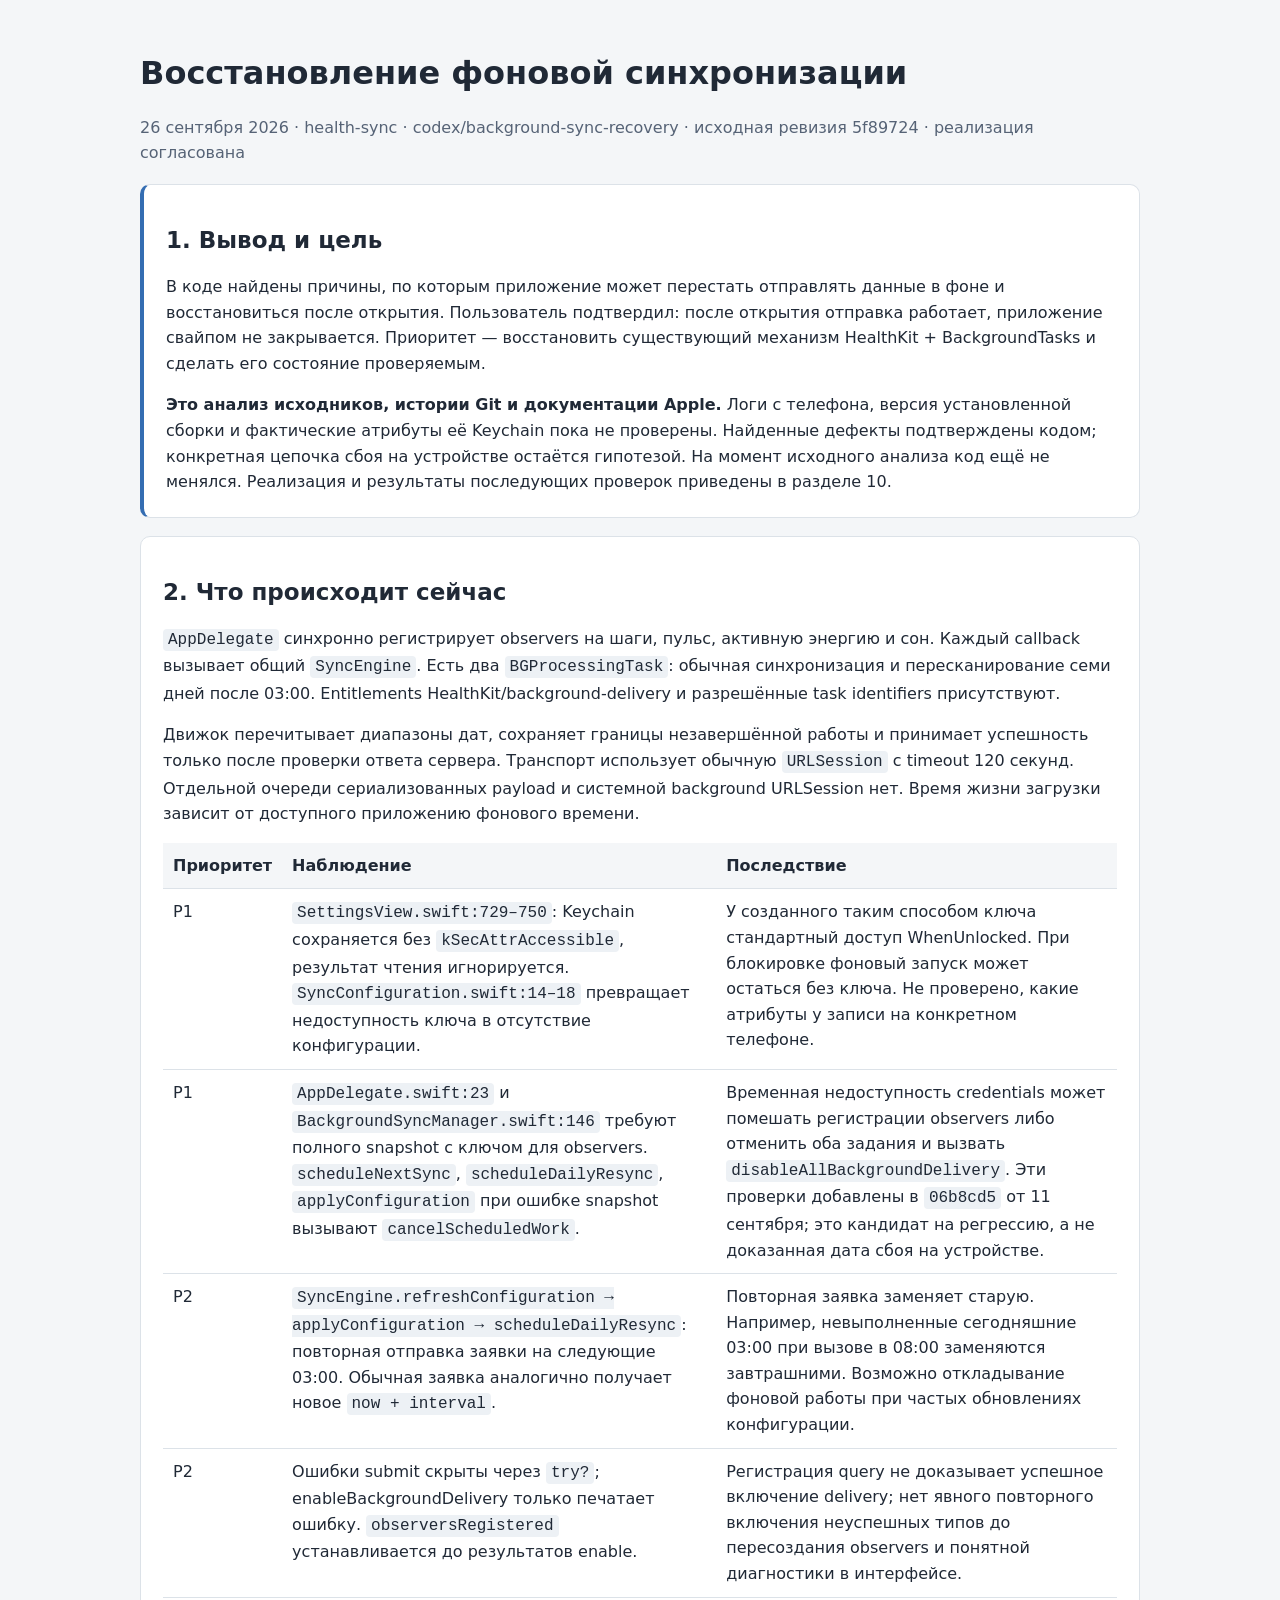
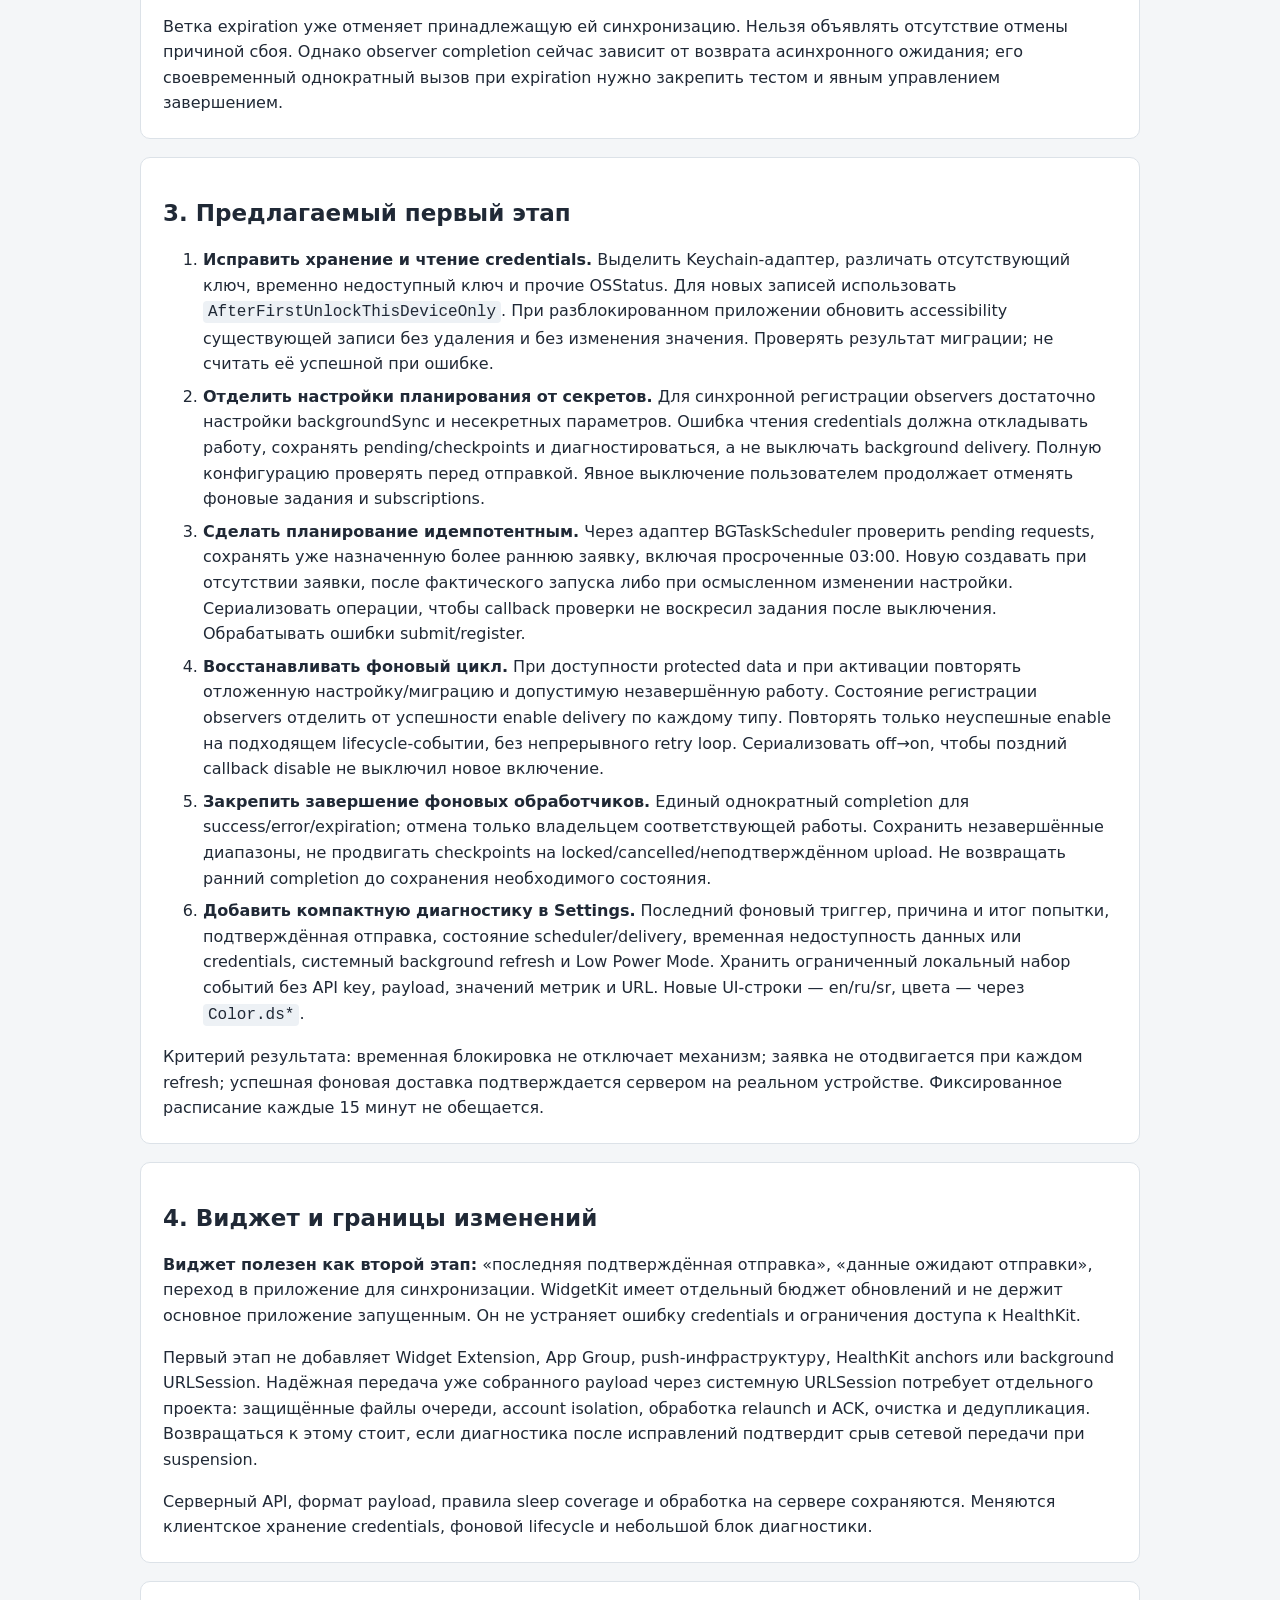
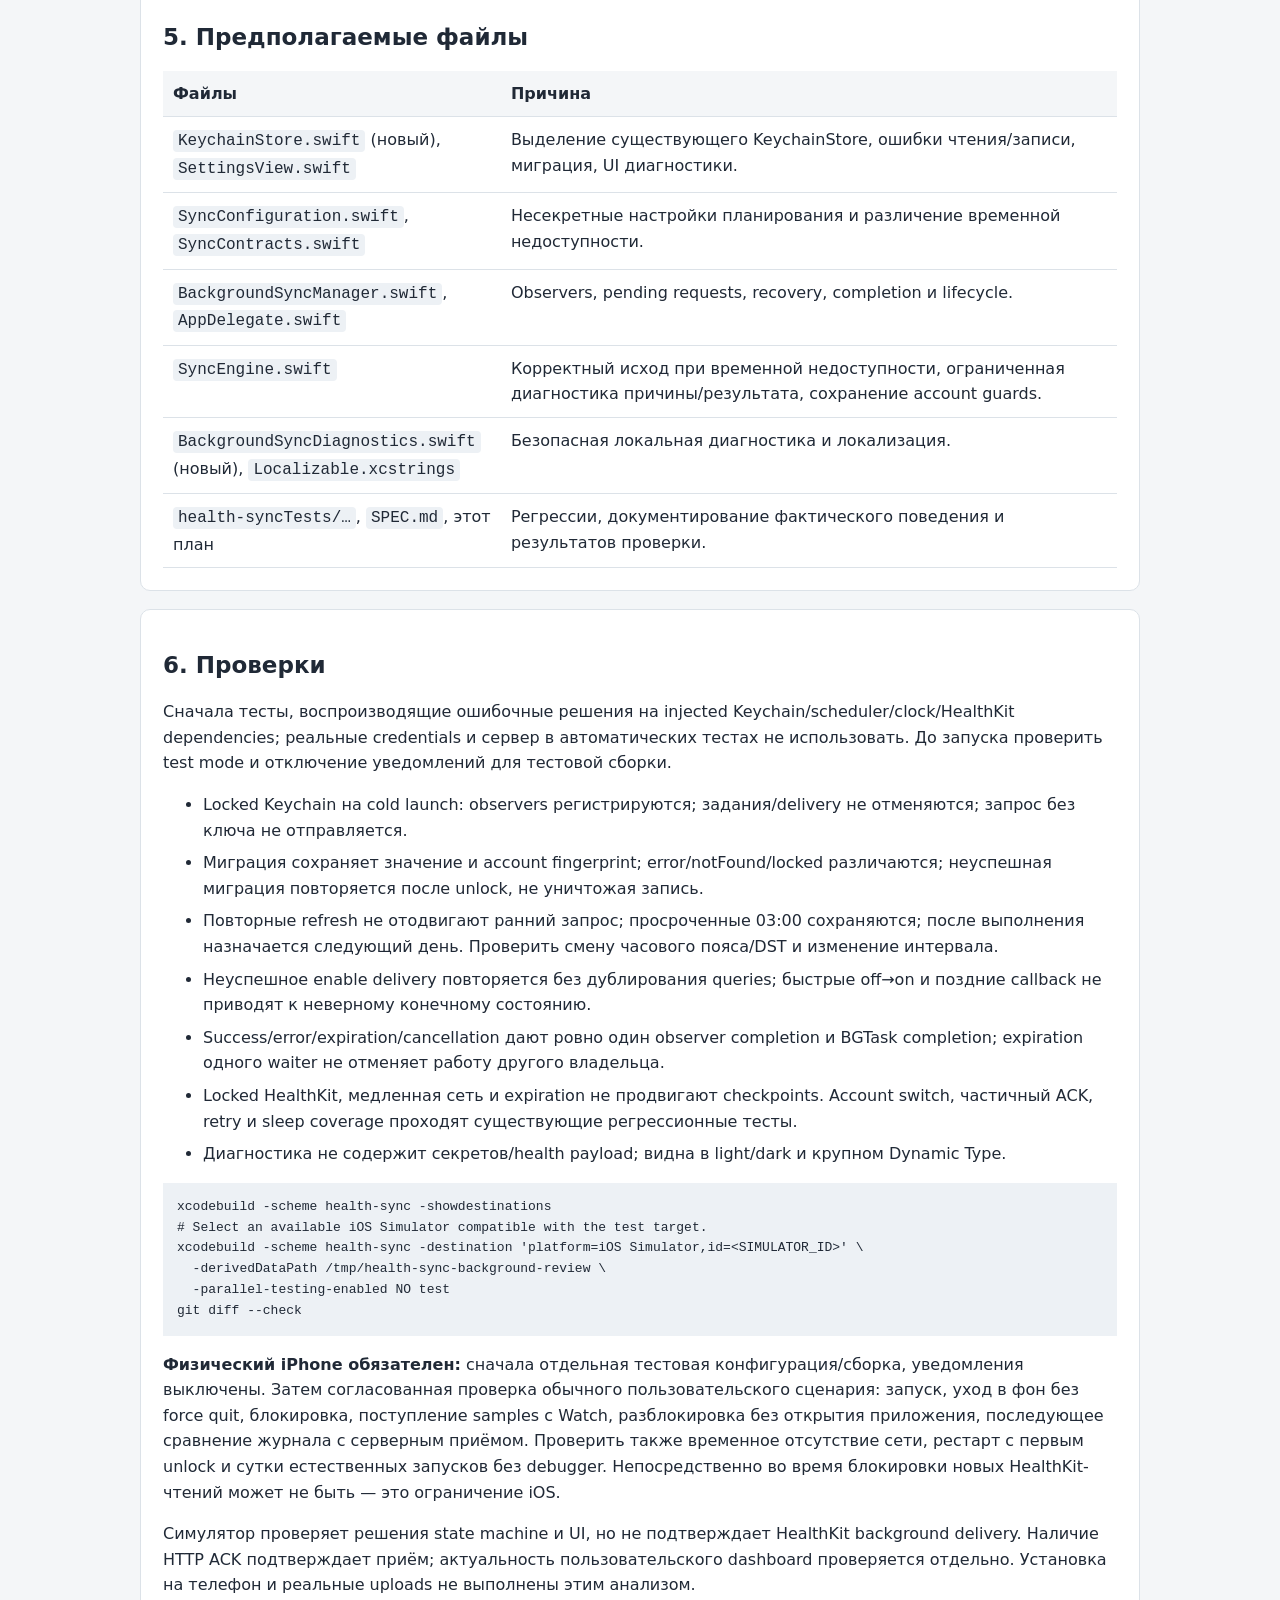
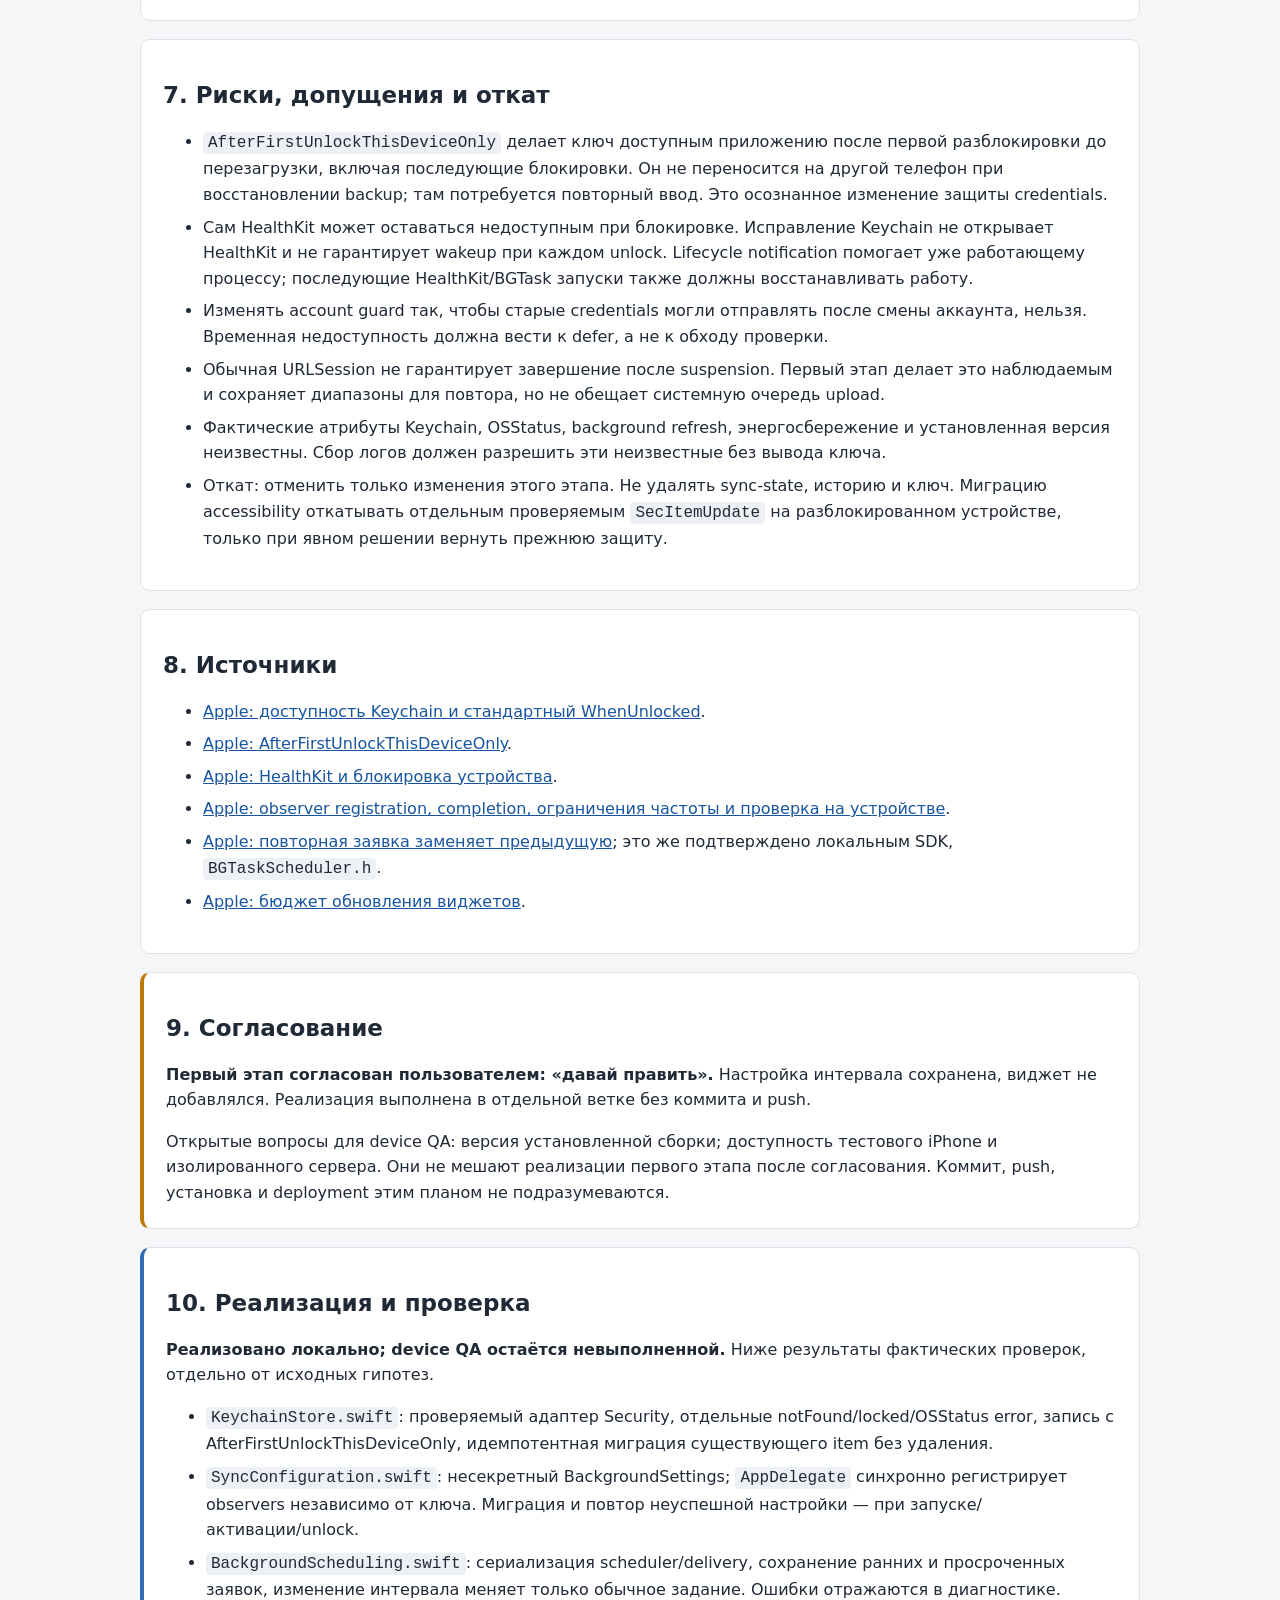
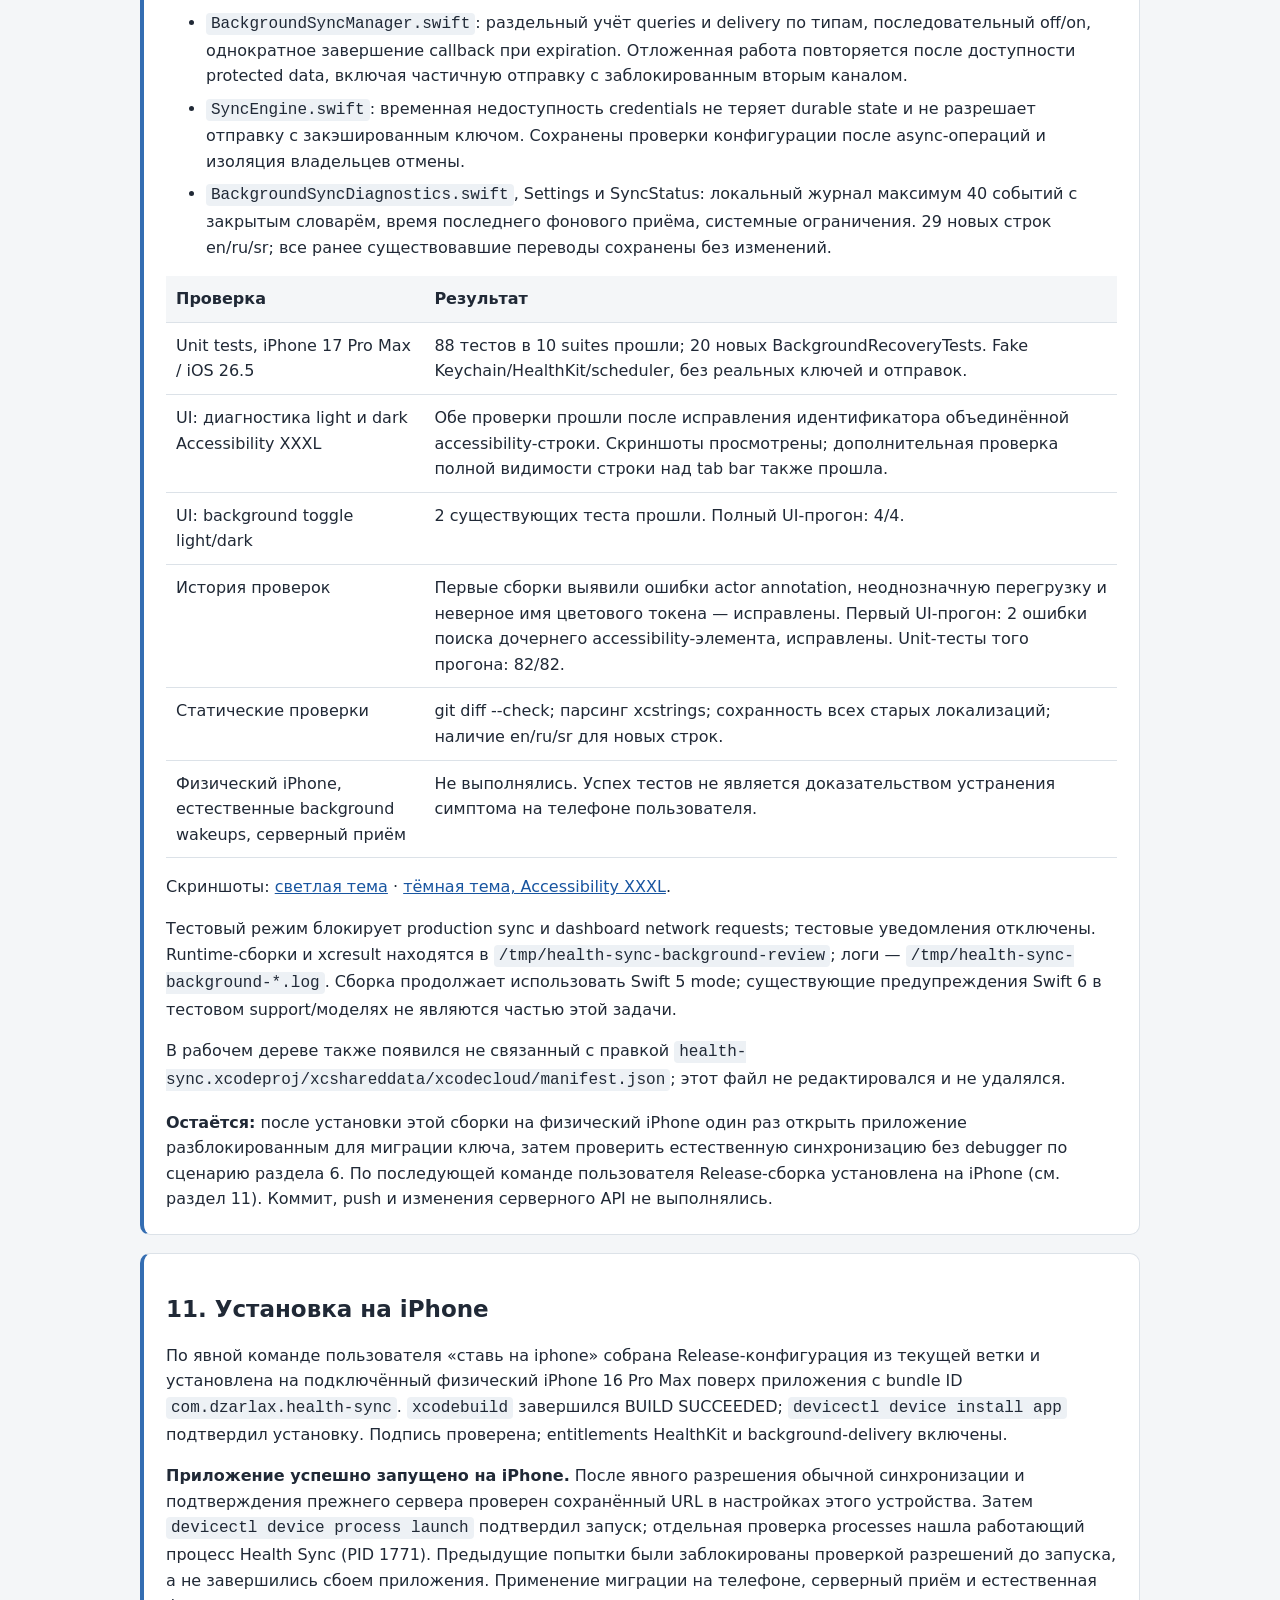
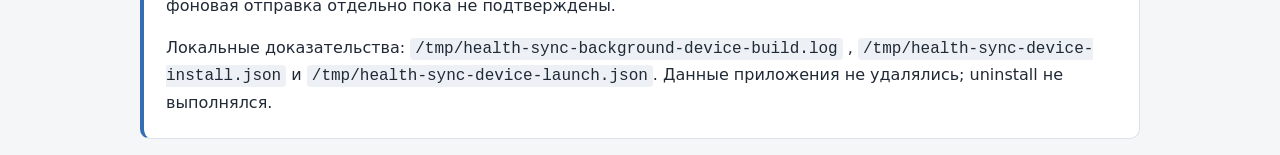
==== docs/ai-plans/2026-09-26-background-sync-recovery.html @ 9886c50e "feat(ios): improve background sync and redesign health dashboard Recover background delivery after p" ====
<!doctype html>
<html lang="ru">
<head>
<meta charset="utf-8">
<meta name="viewport" content="width=device-width, initial-scale=1">
<title>Health Sync — восстановление фоновой синхронизации</title>
<style>
body{margin:0;background:#f4f6f8;color:#202936;font:16px/1.6 system-ui,-apple-system,sans-serif}main{max-width:1000px;margin:auto;padding:32px 22px 70px}section{background:white;border:1px solid #dce2e8;border-radius:10px;padding:22px;margin:18px 0}h1,h2,h3{line-height:1.25}h1{font-size:32px}h2{font-size:23px}h3{font-size:18px}code{background:#edf1f5;padding:2px 5px;border-radius:4px;overflow-wrap:anywhere}a{color:#1855a0}li{margin:7px 0}table{border-collapse:collapse;width:100%}td,th{padding:10px;border-bottom:1px solid #dce2e8;text-align:left;vertical-align:top}th{background:#f4f6f8}.note{border-left:4px solid #346db2}.approval{border-left:4px solid #bd7908}.muted{color:#566376}pre{overflow:auto;background:#edf1f5;padding:14px;font-size:13px}p:last-child{margin-bottom:0}
</style>
</head>
<body><main>
<h1>Восстановление фоновой синхронизации</h1>
<p class="muted">26 сентября 2026 · health-sync · codex/background-sync-recovery · исходная ревизия 5f89724 · реализация согласована</p>
<section class="note"><h2>1. Вывод и цель</h2>
<p>В коде найдены причины, по которым приложение может перестать отправлять данные в фоне и восстановиться после открытия. Пользователь подтвердил: после открытия отправка работает, приложение свайпом не закрывается. Приоритет — восстановить существующий механизм HealthKit + BackgroundTasks и сделать его состояние проверяемым.</p>
<p><strong>Это анализ исходников, истории Git и документации Apple.</strong> Логи с телефона, версия установленной сборки и фактические атрибуты её Keychain пока не проверены. Найденные дефекты подтверждены кодом; конкретная цепочка сбоя на устройстве остаётся гипотезой. На момент исходного анализа код ещё не менялся. Реализация и результаты последующих проверок приведены в разделе 10.</p>
</section>
<section><h2>2. Что происходит сейчас</h2>
<p><code>AppDelegate</code> синхронно регистрирует observers на шаги, пульс, активную энергию и сон. Каждый callback вызывает общий <code>SyncEngine</code>. Есть два <code>BGProcessingTask</code>: обычная синхронизация и пересканирование семи дней после 03:00. Entitlements HealthKit/background-delivery и разрешённые task identifiers присутствуют.</p>
<p>Движок перечитывает диапазоны дат, сохраняет границы незавершённой работы и принимает успешность только после проверки ответа сервера. Транспорт использует обычную <code>URLSession</code> с timeout 120 секунд. Отдельной очереди сериализованных payload и системной background URLSession нет. Время жизни загрузки зависит от доступного приложению фонового времени.</p>
<table><thead><tr><th>Приоритет</th><th>Наблюдение</th><th>Последствие</th></tr></thead><tbody>
<tr><td>P1</td><td><code>SettingsView.swift:729–750</code>: Keychain сохраняется без <code>kSecAttrAccessible</code>, результат чтения игнорируется. <code>SyncConfiguration.swift:14–18</code> превращает недоступность ключа в отсутствие конфигурации.</td><td>У созданного таким способом ключа стандартный доступ WhenUnlocked. При блокировке фоновый запуск может остаться без ключа. Не проверено, какие атрибуты у записи на конкретном телефоне.</td></tr>
<tr><td>P1</td><td><code>AppDelegate.swift:23</code> и <code>BackgroundSyncManager.swift:146</code> требуют полного snapshot с ключом для observers. <code>scheduleNextSync</code>, <code>scheduleDailyResync</code>, <code>applyConfiguration</code> при ошибке snapshot вызывают <code>cancelScheduledWork</code>.</td><td>Временная недоступность credentials может помешать регистрации observers либо отменить оба задания и вызвать <code>disableAllBackgroundDelivery</code>. Эти проверки добавлены в <code>06b8cd5</code> от 11 сентября; это кандидат на регрессию, а не доказанная дата сбоя на устройстве.</td></tr>
<tr><td>P2</td><td><code>SyncEngine.refreshConfiguration → applyConfiguration → scheduleDailyResync</code>: повторная отправка заявки на следующие 03:00. Обычная заявка аналогично получает новое <code>now + interval</code>.</td><td>Повторная заявка заменяет старую. Например, невыполненные сегодняшние 03:00 при вызове в 08:00 заменяются завтрашними. Возможно откладывание фоновой работы при частых обновлениях конфигурации.</td></tr>
<tr><td>P2</td><td>Ошибки submit скрыты через <code>try?</code>; enableBackgroundDelivery только печатает ошибку. <code>observersRegistered</code> устанавливается до результатов enable.</td><td>Регистрация query не доказывает успешное включение delivery; нет явного повторного включения неуспешных типов до пересоздания observers и понятной диагностики в интерфейсе.</td></tr>
</tbody></table>
<p>Ветка expiration уже отменяет принадлежащую ей синхронизацию. Нельзя объявлять отсутствие отмены причиной сбоя. Однако observer completion сейчас зависит от возврата асинхронного ожидания; его своевременный однократный вызов при expiration нужно закрепить тестом и явным управлением завершением.</p>
</section>
<section><h2>3. Предлагаемый первый этап</h2><ol>
<li><strong>Исправить хранение и чтение credentials.</strong> Выделить Keychain-адаптер, различать отсутствующий ключ, временно недоступный ключ и прочие OSStatus. Для новых записей использовать <code>AfterFirstUnlockThisDeviceOnly</code>. При разблокированном приложении обновить accessibility существующей записи без удаления и без изменения значения. Проверять результат миграции; не считать её успешной при ошибке.</li>
<li><strong>Отделить настройки планирования от секретов.</strong> Для синхронной регистрации observers достаточно настройки backgroundSync и несекретных параметров. Ошибка чтения credentials должна откладывать работу, сохранять pending/checkpoints и диагностироваться, а не выключать background delivery. Полную конфигурацию проверять перед отправкой. Явное выключение пользователем продолжает отменять фоновые задания и subscriptions.</li>
<li><strong>Сделать планирование идемпотентным.</strong> Через адаптер BGTaskScheduler проверить pending requests, сохранять уже назначенную более раннюю заявку, включая просроченные 03:00. Новую создавать при отсутствии заявки, после фактического запуска либо при осмысленном изменении настройки. Сериализовать операции, чтобы callback проверки не воскресил задания после выключения. Обрабатывать ошибки submit/register.</li>
<li><strong>Восстанавливать фоновый цикл.</strong> При доступности protected data и при активации повторять отложенную настройку/миграцию и допустимую незавершённую работу. Состояние регистрации observers отделить от успешности enable delivery по каждому типу. Повторять только неуспешные enable на подходящем lifecycle-событии, без непрерывного retry loop. Сериализовать off→on, чтобы поздний callback disable не выключил новое включение.</li>
<li><strong>Закрепить завершение фоновых обработчиков.</strong> Единый однократный completion для success/error/expiration; отмена только владельцем соответствующей работы. Сохранить незавершённые диапазоны, не продвигать checkpoints на locked/cancelled/неподтверждённом upload. Не возвращать ранний completion до сохранения необходимого состояния.</li>
<li><strong>Добавить компактную диагностику в Settings.</strong> Последний фоновый триггер, причина и итог попытки, подтверждённая отправка, состояние scheduler/delivery, временная недоступность данных или credentials, системный background refresh и Low Power Mode. Хранить ограниченный локальный набор событий без API key, payload, значений метрик и URL. Новые UI-строки — en/ru/sr, цвета — через <code>Color.ds*</code>.</li>
</ol>
<p>Критерий результата: временная блокировка не отключает механизм; заявка не отодвигается при каждом refresh; успешная фоновая доставка подтверждается сервером на реальном устройстве. Фиксированное расписание каждые 15 минут не обещается.</p>
</section>
<section><h2>4. Виджет и границы изменений</h2>
<p><strong>Виджет полезен как второй этап:</strong> «последняя подтверждённая отправка», «данные ожидают отправки», переход в приложение для синхронизации. WidgetKit имеет отдельный бюджет обновлений и не держит основное приложение запущенным. Он не устраняет ошибку credentials и ограничения доступа к HealthKit.</p>
<p>Первый этап не добавляет Widget Extension, App Group, push-инфраструктуру, HealthKit anchors или background URLSession. Надёжная передача уже собранного payload через системную URLSession потребует отдельного проекта: защищённые файлы очереди, account isolation, обработка relaunch и ACK, очистка и дедупликация. Возвращаться к этому стоит, если диагностика после исправлений подтвердит срыв сетевой передачи при suspension.</p>
<p>Серверный API, формат payload, правила sleep coverage и обработка на сервере сохраняются. Меняются клиентское хранение credentials, фоновой lifecycle и небольшой блок диагностики.</p>
</section>
<section><h2>5. Предполагаемые файлы</h2>
<table><thead><tr><th>Файлы</th><th>Причина</th></tr></thead><tbody>
<tr><td><code>KeychainStore.swift</code> (новый), <code>SettingsView.swift</code></td><td>Выделение существующего KeychainStore, ошибки чтения/записи, миграция, UI диагностики.</td></tr>
<tr><td><code>SyncConfiguration.swift</code>, <code>SyncContracts.swift</code></td><td>Несекретные настройки планирования и различение временной недоступности.</td></tr>
<tr><td><code>BackgroundSyncManager.swift</code>, <code>AppDelegate.swift</code></td><td>Observers, pending requests, recovery, completion и lifecycle.</td></tr>
<tr><td><code>SyncEngine.swift</code></td><td>Корректный исход при временной недоступности, ограниченная диагностика причины/результата, сохранение account guards.</td></tr>
<tr><td><code>BackgroundSyncDiagnostics.swift</code> (новый), <code>Localizable.xcstrings</code></td><td>Безопасная локальная диагностика и локализация.</td></tr>
<tr><td><code>health-syncTests/…</code>, <code>SPEC.md</code>, этот план</td><td>Регрессии, документирование фактического поведения и результатов проверки.</td></tr>
</tbody></table>
</section>
<section><h2>6. Проверки</h2>
<p>Сначала тесты, воспроизводящие ошибочные решения на injected Keychain/scheduler/clock/HealthKit dependencies; реальные credentials и сервер в автоматических тестах не использовать. До запуска проверить test mode и отключение уведомлений для тестовой сборки.</p>
<ul>
<li>Locked Keychain на cold launch: observers регистрируются; задания/delivery не отменяются; запрос без ключа не отправляется.</li>
<li>Миграция сохраняет значение и account fingerprint; error/notFound/locked различаются; неуспешная миграция повторяется после unlock, не уничтожая запись.</li>
<li>Повторные refresh не отодвигают ранний запрос; просроченные 03:00 сохраняются; после выполнения назначается следующий день. Проверить смену часового пояса/DST и изменение интервала.</li>
<li>Неуспешное enable delivery повторяется без дублирования queries; быстрые off→on и поздние callback не приводят к неверному конечному состоянию.</li>
<li>Success/error/expiration/cancellation дают ровно один observer completion и BGTask completion; expiration одного waiter не отменяет работу другого владельца.</li>
<li>Locked HealthKit, медленная сеть и expiration не продвигают checkpoints. Account switch, частичный ACK, retry и sleep coverage проходят существующие регрессионные тесты.</li>
<li>Диагностика не содержит секретов/health payload; видна в light/dark и крупном Dynamic Type.</li>
</ul>
<pre>xcodebuild -scheme health-sync -showdestinations
# Select an available iOS Simulator compatible with the test target.
xcodebuild -scheme health-sync -destination 'platform=iOS Simulator,id=&lt;SIMULATOR_ID&gt;' \
  -derivedDataPath /tmp/health-sync-background-review \
  -parallel-testing-enabled NO test
git diff --check</pre>
<p><strong>Физический iPhone обязателен:</strong> сначала отдельная тестовая конфигурация/сборка, уведомления выключены. Затем согласованная проверка обычного пользовательского сценария: запуск, уход в фон без force quit, блокировка, поступление samples с Watch, разблокировка без открытия приложения, последующее сравнение журнала с серверным приёмом. Проверить также временное отсутствие сети, рестарт с первым unlock и сутки естественных запусков без debugger. Непосредственно во время блокировки новых HealthKit-чтений может не быть — это ограничение iOS.</p>
<p>Симулятор проверяет решения state machine и UI, но не подтверждает HealthKit background delivery. Наличие HTTP ACK подтверждает приём; актуальность пользовательского dashboard проверяется отдельно. Установка на телефон и реальные uploads не выполнены этим анализом.</p>
</section>
<section><h2>7. Риски, допущения и откат</h2><ul>
<li><code>AfterFirstUnlockThisDeviceOnly</code> делает ключ доступным приложению после первой разблокировки до перезагрузки, включая последующие блокировки. Он не переносится на другой телефон при восстановлении backup; там потребуется повторный ввод. Это осознанное изменение защиты credentials.</li>
<li>Сам HealthKit может оставаться недоступным при блокировке. Исправление Keychain не открывает HealthKit и не гарантирует wakeup при каждом unlock. Lifecycle notification помогает уже работающему процессу; последующие HealthKit/BGTask запуски также должны восстанавливать работу.</li>
<li>Изменять account guard так, чтобы старые credentials могли отправлять после смены аккаунта, нельзя. Временная недоступность должна вести к defer, а не к обходу проверки.</li>
<li>Обычная URLSession не гарантирует завершение после suspension. Первый этап делает это наблюдаемым и сохраняет диапазоны для повтора, но не обещает системную очередь upload.</li>
<li>Фактические атрибуты Keychain, OSStatus, background refresh, энергосбережение и установленная версия неизвестны. Сбор логов должен разрешить эти неизвестные без вывода ключа.</li>
<li>Откат: отменить только изменения этого этапа. Не удалять sync-state, историю и ключ. Миграцию accessibility откатывать отдельным проверяемым <code>SecItemUpdate</code> на разблокированном устройстве, только при явном решении вернуть прежнюю защиту.</li>
</ul></section>
<section><h2>8. Источники</h2><ul>
<li><a href="https://developer.apple.com/documentation/security/restricting-keychain-item-accessibility">Apple: доступность Keychain и стандартный WhenUnlocked</a>.</li>
<li><a href="https://developer.apple.com/documentation/security/ksecattraccessibleafterfirstunlockthisdeviceonly">Apple: AfterFirstUnlockThisDeviceOnly</a>.</li>
<li><a href="https://developer.apple.com/documentation/healthkit/protecting-user-privacy">Apple: HealthKit и блокировка устройства</a>.</li>
<li><a href="https://developer.apple.com/documentation/healthkit/hkhealthstore/enablebackgrounddelivery(for:frequency:withcompletion:)">Apple: observer registration, completion, ограничения частоты и проверка на устройстве</a>.</li>
<li><a href="https://developer.apple.com/documentation/uikit/using-background-tasks-to-update-your-app">Apple: повторная заявка заменяет предыдущую</a>; это же подтверждено локальным SDK, <code>BGTaskScheduler.h</code>.</li>
<li><a href="https://developer.apple.com/documentation/widgetkit/keeping-a-widget-up-to-date">Apple: бюджет обновления виджетов</a>.</li>
</ul></section>
<section class="approval"><h2>9. Согласование</h2>
<p><strong>Первый этап согласован пользователем: «давай править».</strong> Настройка интервала сохранена, виджет не добавлялся. Реализация выполнена в отдельной ветке без коммита и push.</p>
<p>Открытые вопросы для device QA: версия установленной сборки; доступность тестового iPhone и изолированного сервера. Они не мешают реализации первого этапа после согласования. Коммит, push, установка и deployment этим планом не подразумеваются.</p>
</section>
<section class="note"><h2>10. Реализация и проверка</h2>
<p><strong>Реализовано локально; device QA остаётся невыполненной.</strong> Ниже результаты фактических проверок, отдельно от исходных гипотез.</p>
<ul>
<li><code>KeychainStore.swift</code>: проверяемый адаптер Security, отдельные notFound/locked/OSStatus error, запись с AfterFirstUnlockThisDeviceOnly, идемпотентная миграция существующего item без удаления.</li>
<li><code>SyncConfiguration.swift</code>: несекретный BackgroundSettings; <code>AppDelegate</code> синхронно регистрирует observers независимо от ключа. Миграция и повтор неуспешной настройки — при запуске/активации/unlock.</li>
<li><code>BackgroundScheduling.swift</code>: сериализация scheduler/delivery, сохранение ранних и просроченных заявок, изменение интервала меняет только обычное задание. Ошибки отражаются в диагностике.</li>
<li><code>BackgroundSyncManager.swift</code>: раздельный учёт queries и delivery по типам, последовательный off/on, однократное завершение callback при expiration. Отложенная работа повторяется после доступности protected data, включая частичную отправку с заблокированным вторым каналом.</li>
<li><code>SyncEngine.swift</code>: временная недоступность credentials не теряет durable state и не разрешает отправку с закэшированным ключом. Сохранены проверки конфигурации после async-операций и изоляция владельцев отмены.</li>
<li><code>BackgroundSyncDiagnostics.swift</code>, Settings и SyncStatus: локальный журнал максимум 40 событий с закрытым словарём, время последнего фонового приёма, системные ограничения. 29 новых строк en/ru/sr; все ранее существовавшие переводы сохранены без изменений.</li>
</ul>
<table><thead><tr><th>Проверка</th><th>Результат</th></tr></thead><tbody>
<tr><td>Unit tests, iPhone 17 Pro Max / iOS 26.5</td><td>88 тестов в 10 suites прошли; 20 новых BackgroundRecoveryTests. Fake Keychain/HealthKit/scheduler, без реальных ключей и отправок.</td></tr>
<tr><td>UI: диагностика light и dark Accessibility XXXL</td><td>Обе проверки прошли после исправления идентификатора объединённой accessibility-строки. Скриншоты просмотрены; дополнительная проверка полной видимости строки над tab bar также прошла.</td></tr>
<tr><td>UI: background toggle light/dark</td><td>2 существующих теста прошли. Полный UI-прогон: 4/4.</td></tr>
<tr><td>История проверок</td><td>Первые сборки выявили ошибки actor annotation, неоднозначную перегрузку и неверное имя цветового токена — исправлены. Первый UI-прогон: 2 ошибки поиска дочернего accessibility-элемента, исправлены. Unit-тесты того прогона: 82/82.</td></tr>
<tr><td>Статические проверки</td><td>git diff --check; парсинг xcstrings; сохранность всех старых локализаций; наличие en/ru/sr для новых строк.</td></tr>
<tr><td>Физический iPhone, естественные background wakeups, серверный приём</td><td>Не выполнялись. Успех тестов не является доказательством устранения симптома на телефоне пользователя.</td></tr>
</tbody></table>
<p>Скриншоты: <a href="../reviews/2026-09-26-background-sync/diagnostics-light.png">светлая тема</a> · <a href="../reviews/2026-09-26-background-sync/diagnostics-dark-accessibility.png">тёмная тема, Accessibility XXXL</a>.</p>
<p>Тестовый режим блокирует production sync и dashboard network requests; тестовые уведомления отключены. Runtime-сборки и xcresult находятся в <code>/tmp/health-sync-background-review</code>; логи — <code>/tmp/health-sync-background-*.log</code>. Сборка продолжает использовать Swift 5 mode; существующие предупреждения Swift 6 в тестовом support/моделях не являются частью этой задачи.</p>
<p>В рабочем дереве также появился не связанный с правкой <code>health-sync.xcodeproj/xcshareddata/xcodecloud/manifest.json</code>; этот файл не редактировался и не удалялся.</p>
<p><strong>Остаётся:</strong> после установки этой сборки на физический iPhone один раз открыть приложение разблокированным для миграции ключа, затем проверить естественную синхронизацию без debugger по сценарию раздела 6. По последующей команде пользователя Release-сборка установлена на iPhone (см. раздел 11). Коммит, push и изменения серверного API не выполнялись.</p>
</section>
<section class="note"><h2>11. Установка на iPhone</h2>
<p>По явной команде пользователя «ставь на iphone» собрана Release-конфигурация из текущей ветки и установлена на подключённый физический iPhone 16 Pro Max поверх приложения с bundle ID <code>com.dzarlax.health-sync</code>. <code>xcodebuild</code> завершился BUILD SUCCEEDED; <code>devicectl device install app</code> подтвердил установку. Подпись проверена; entitlements HealthKit и background-delivery включены.</p>
<p><strong>Приложение успешно запущено на iPhone.</strong> После явного разрешения обычной синхронизации и подтверждения прежнего сервера проверен сохранённый URL в настройках этого устройства. Затем <code>devicectl device process launch</code> подтвердил запуск; отдельная проверка processes нашла работающий процесс Health Sync (PID 1771). Предыдущие попытки были заблокированы проверкой разрешений до запуска, а не завершились сбоем приложения. Применение миграции на телефоне, серверный приём и естественная фоновая отправка отдельно пока не подтверждены.</p>
<p>Локальные доказательства: <code>/tmp/health-sync-background-device-build.log</code> , <code>/tmp/health-sync-device-install.json</code> и <code>/tmp/health-sync-device-launch.json</code>. Данные приложения не удалялись; uninstall не выполнялся.</p>
</section></main></body></html>
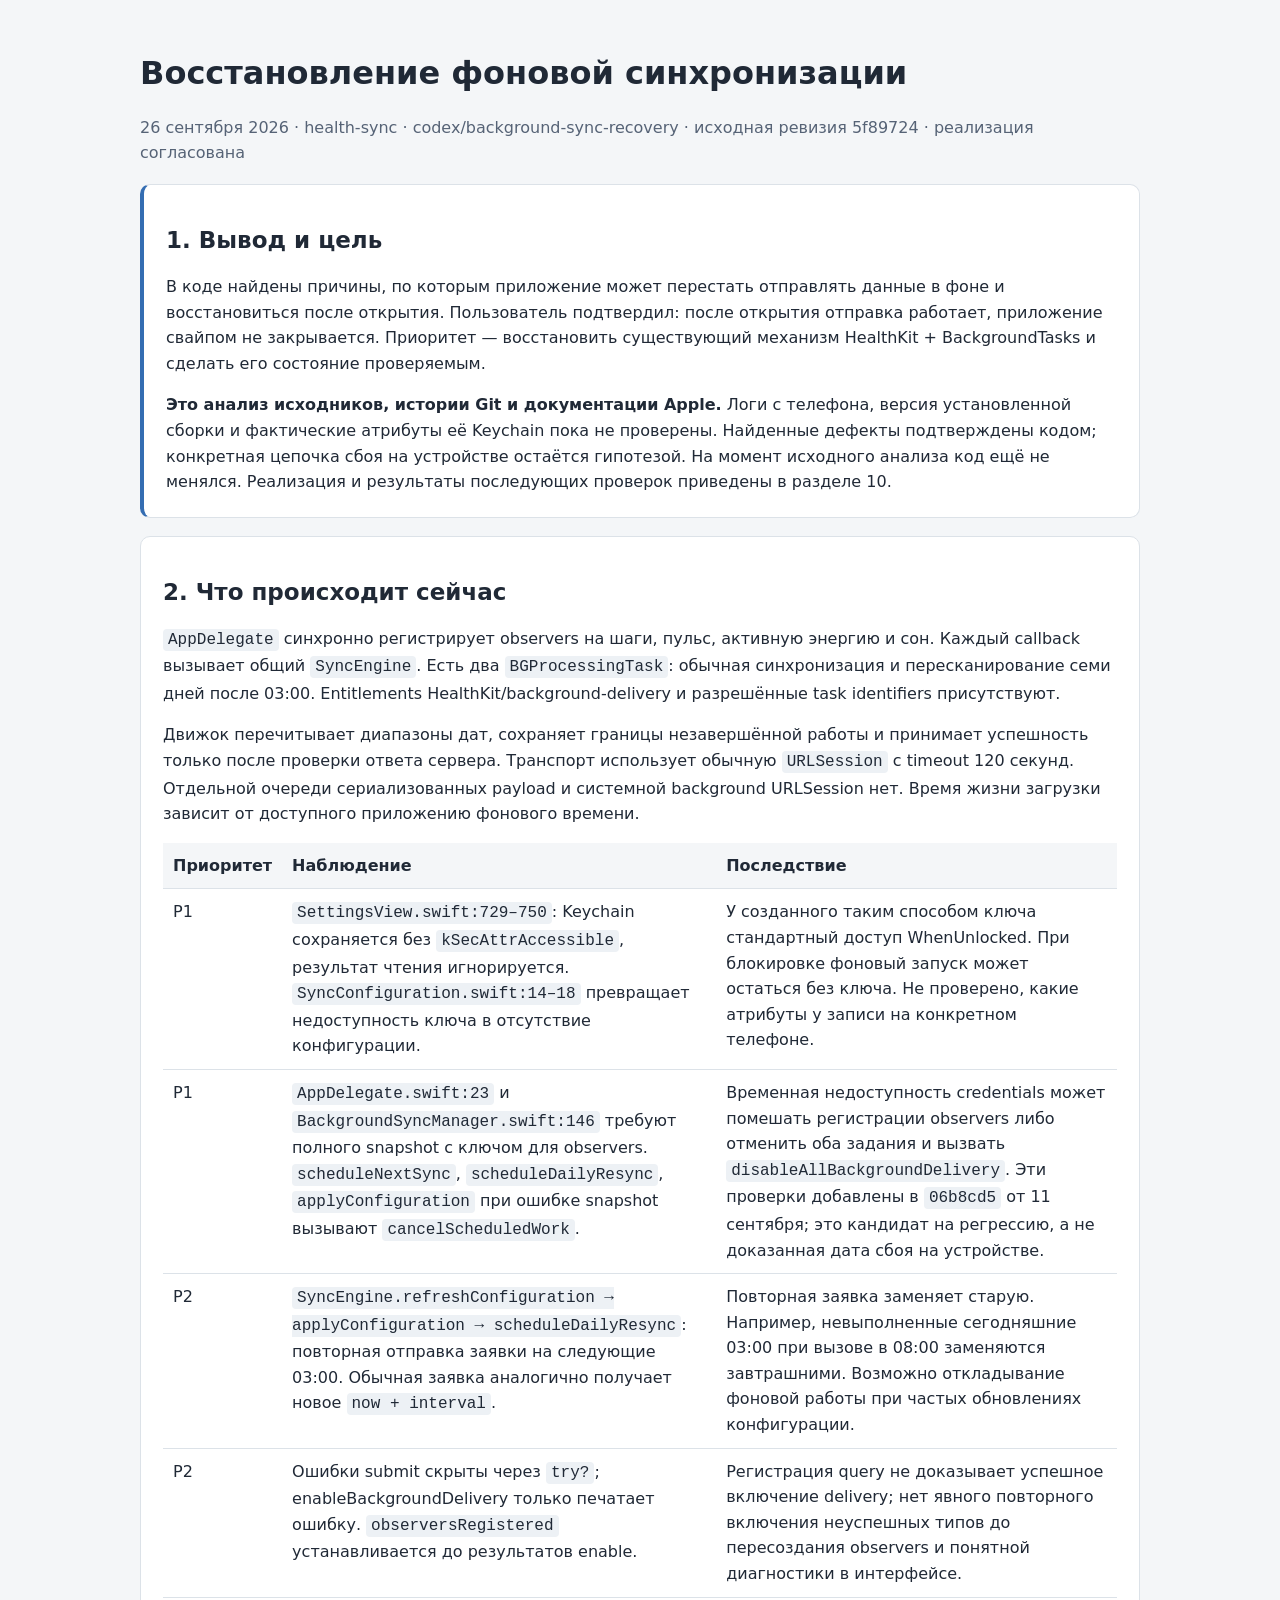
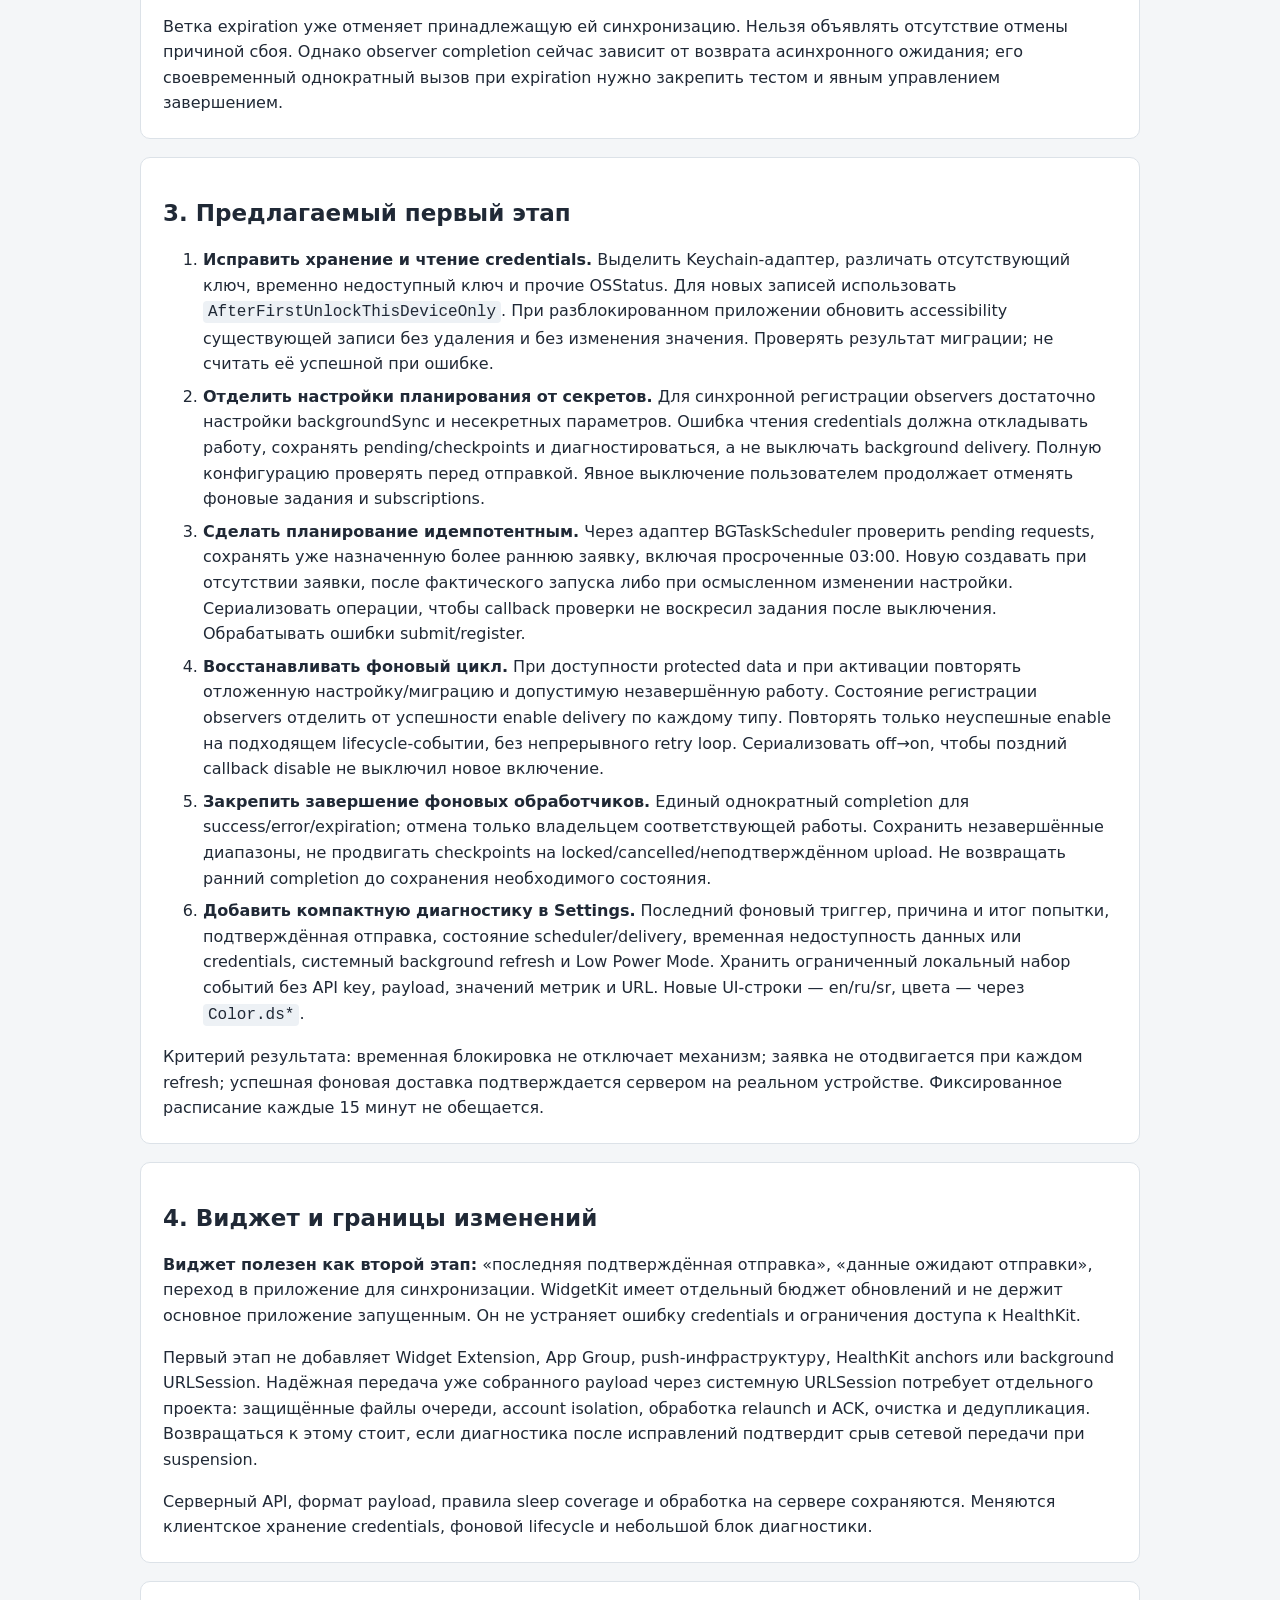
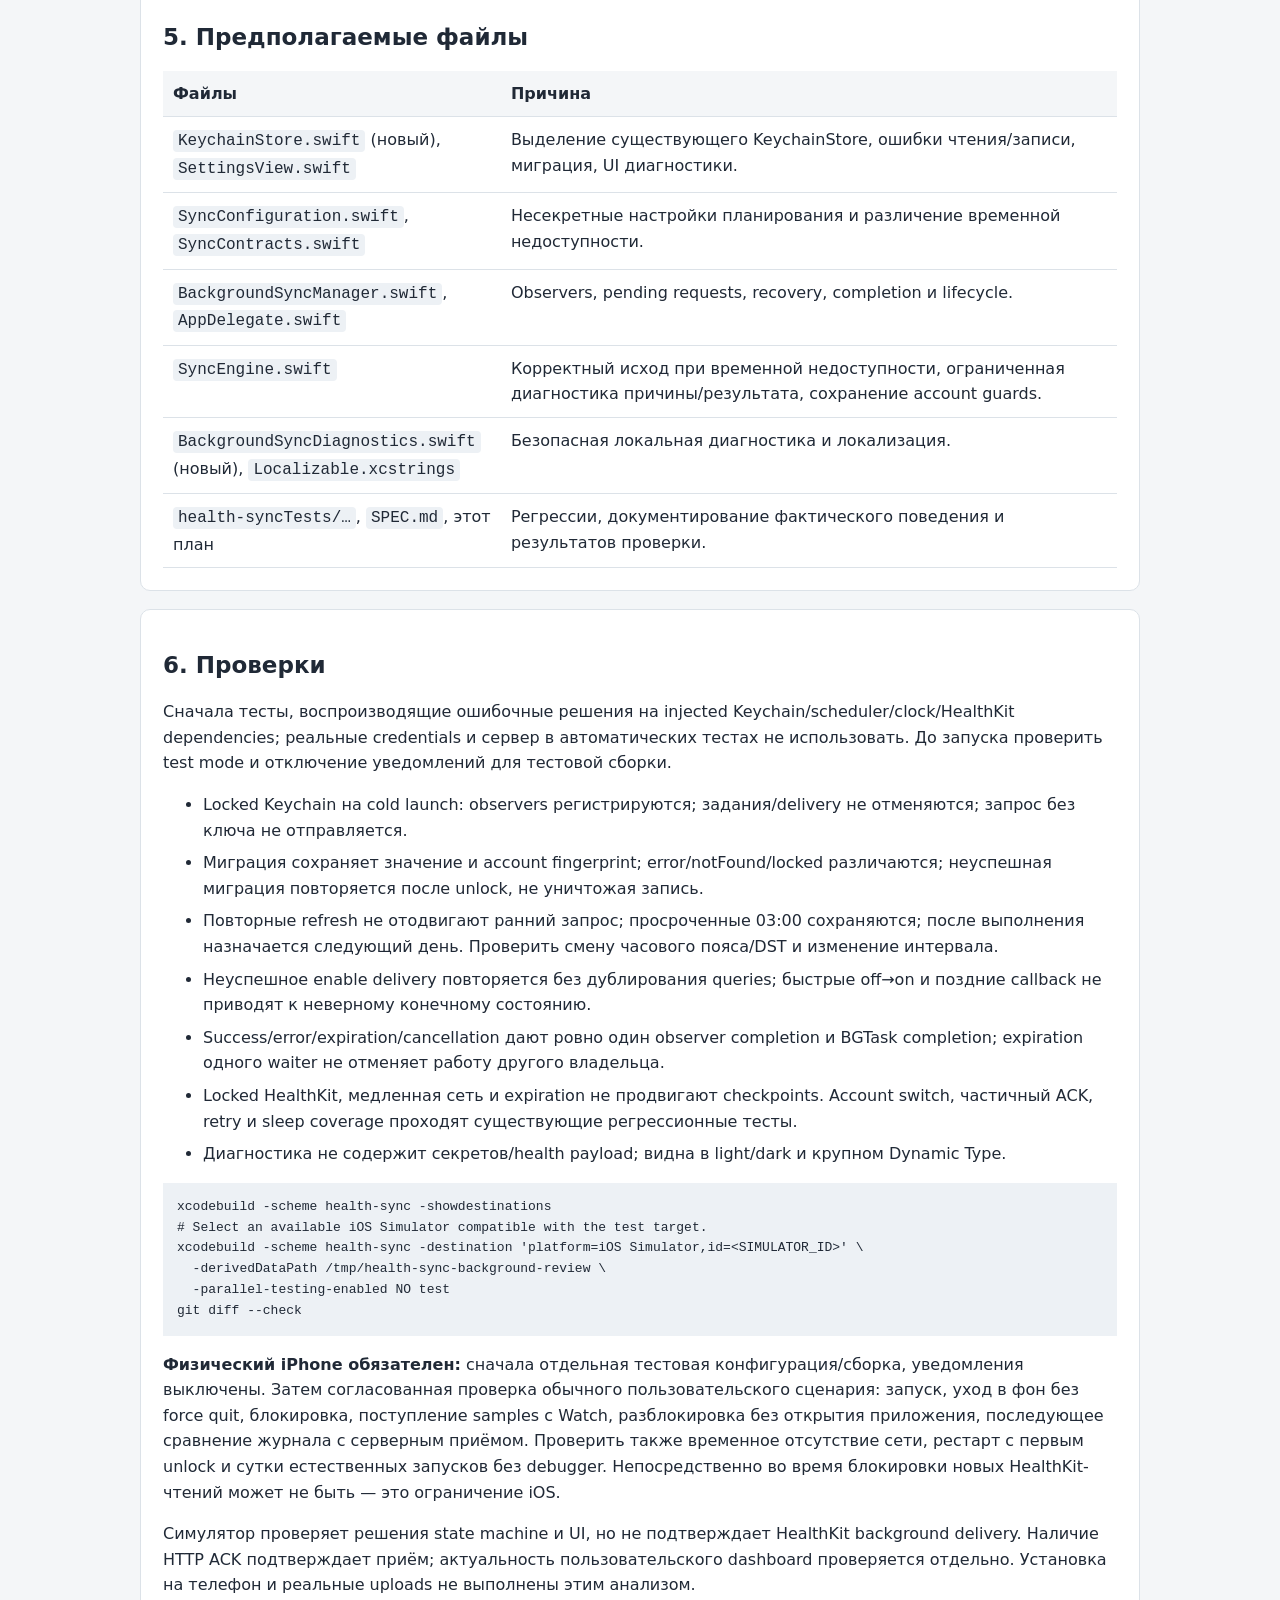
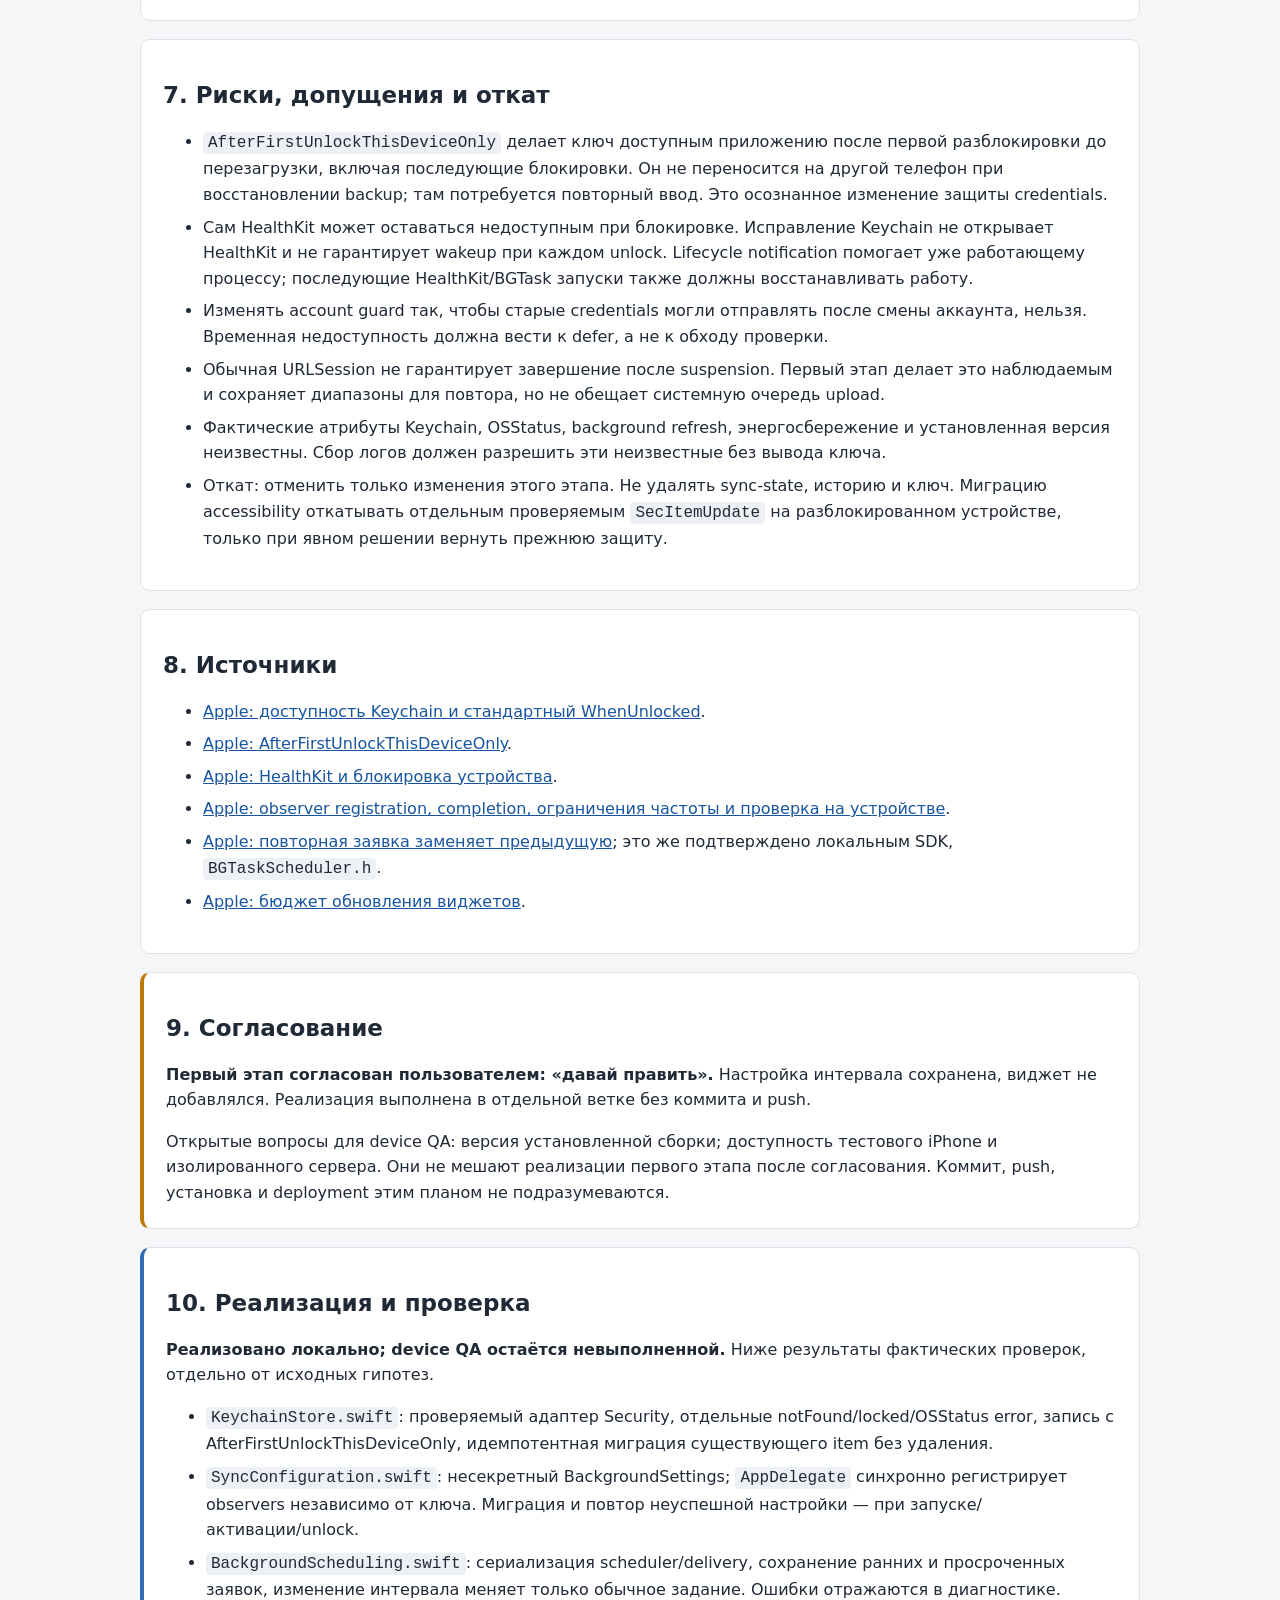
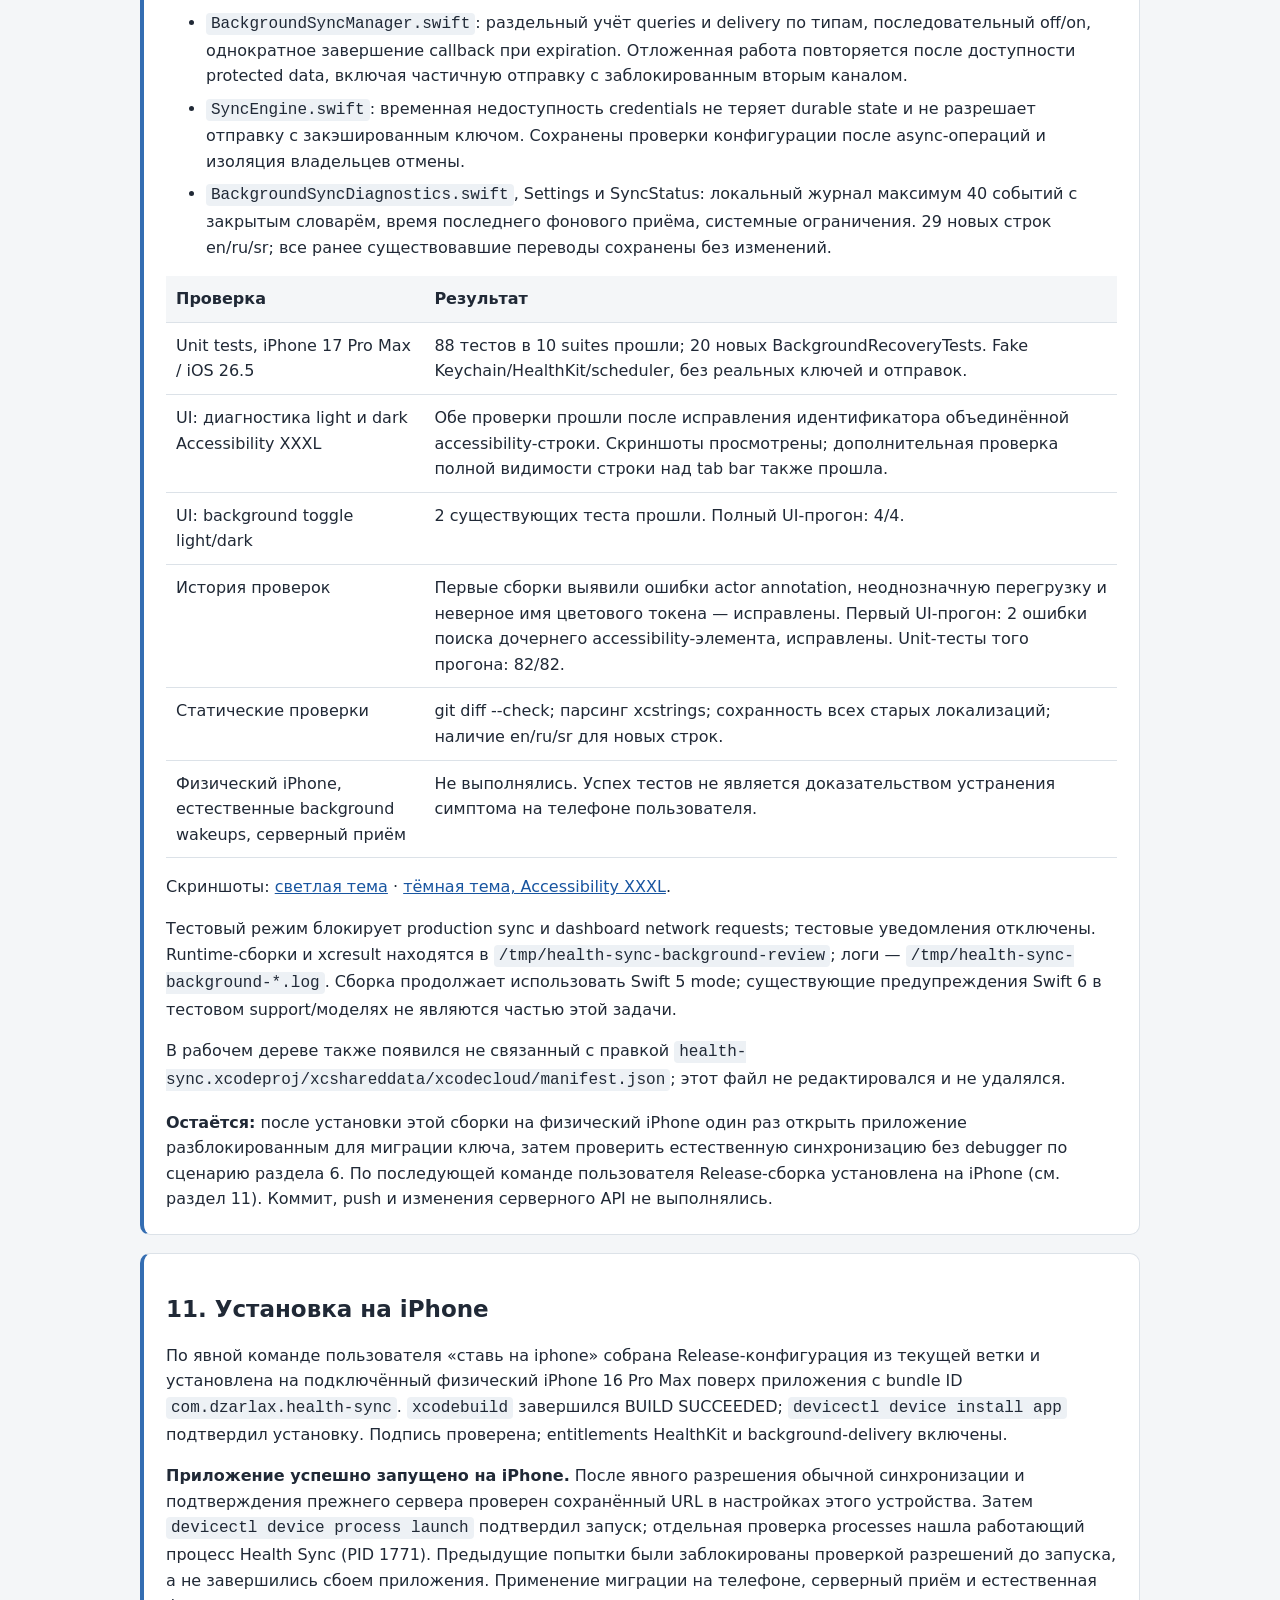
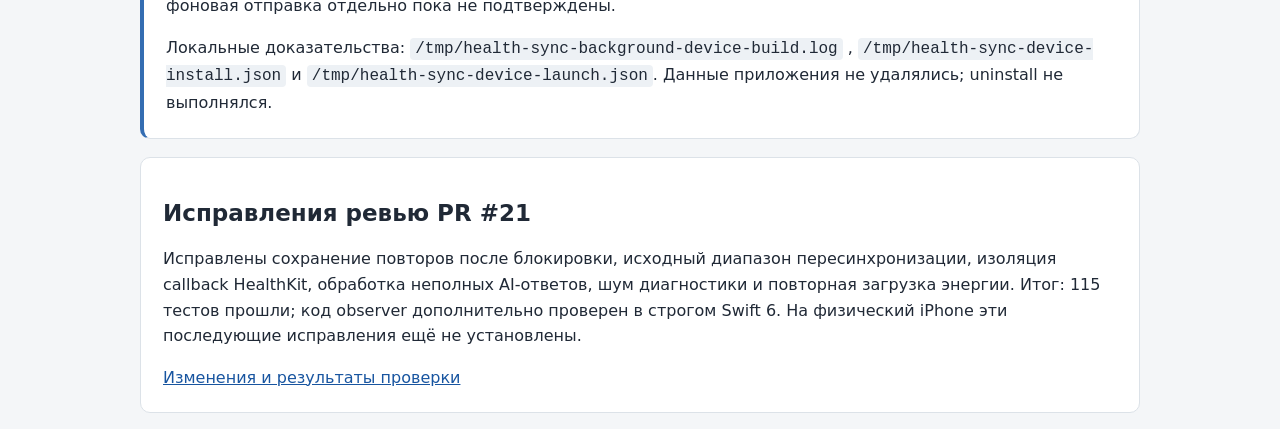
==== commit ad342124: "fix(ios): address background recovery and insight review findings Preserve credential-lock outcomes " ====
--- a/docs/ai-plans/2026-09-26-background-sync-recovery.html
+++ b/docs/ai-plans/2026-09-26-background-sync-recovery.html
@@ -118,4 +118,4 @@
 <p>По явной команде пользователя «ставь на iphone» собрана Release-конфигурация из текущей ветки и установлена на подключённый физический iPhone 16 Pro Max поверх приложения с bundle ID <code>com.dzarlax.health-sync</code>. <code>xcodebuild</code> завершился BUILD SUCCEEDED; <code>devicectl device install app</code> подтвердил установку. Подпись проверена; entitlements HealthKit и background-delivery включены.</p>
 <p><strong>Приложение успешно запущено на iPhone.</strong> После явного разрешения обычной синхронизации и подтверждения прежнего сервера проверен сохранённый URL в настройках этого устройства. Затем <code>devicectl device process launch</code> подтвердил запуск; отдельная проверка processes нашла работающий процесс Health Sync (PID 1771). Предыдущие попытки были заблокированы проверкой разрешений до запуска, а не завершились сбоем приложения. Применение миграции на телефоне, серверный приём и естественная фоновая отправка отдельно пока не подтверждены.</p>
 <p>Локальные доказательства: <code>/tmp/health-sync-background-device-build.log</code> , <code>/tmp/health-sync-device-install.json</code> и <code>/tmp/health-sync-device-launch.json</code>. Данные приложения не удалялись; uninstall не выполнялся.</p>
-</section></main></body></html>
+</section><section><h2>Исправления ревью PR #21</h2><p>Исправлены сохранение повторов после блокировки, исходный диапазон пересинхронизации, изоляция callback HealthKit, обработка неполных AI-ответов, шум диагностики и повторная загрузка энергии. Итог: 115 тестов прошли; код observer дополнительно проверен в строгом Swift 6. На физический iPhone эти последующие исправления ещё не установлены.</p><p><a href="../reviews/2026-09-26-pr-21-follow-up.md">Изменения и результаты проверки</a></p></section></main></body></html>
